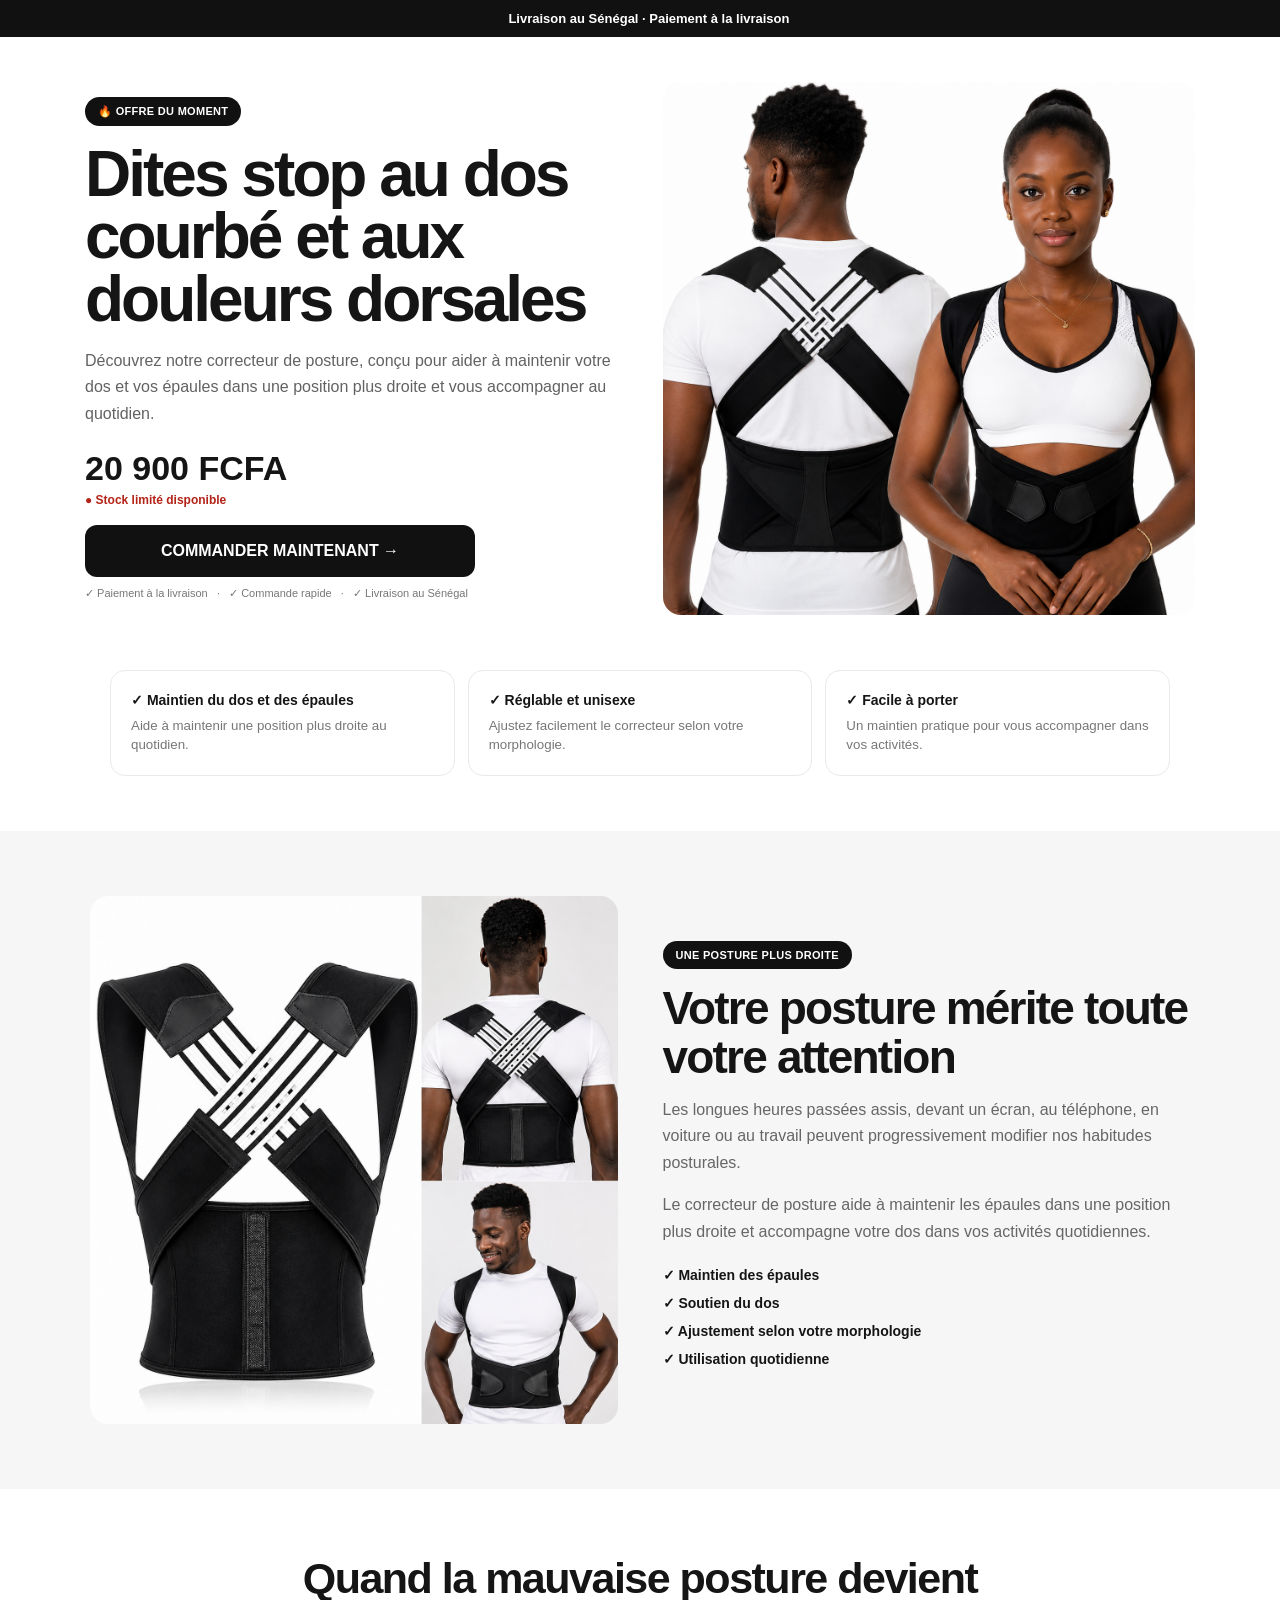
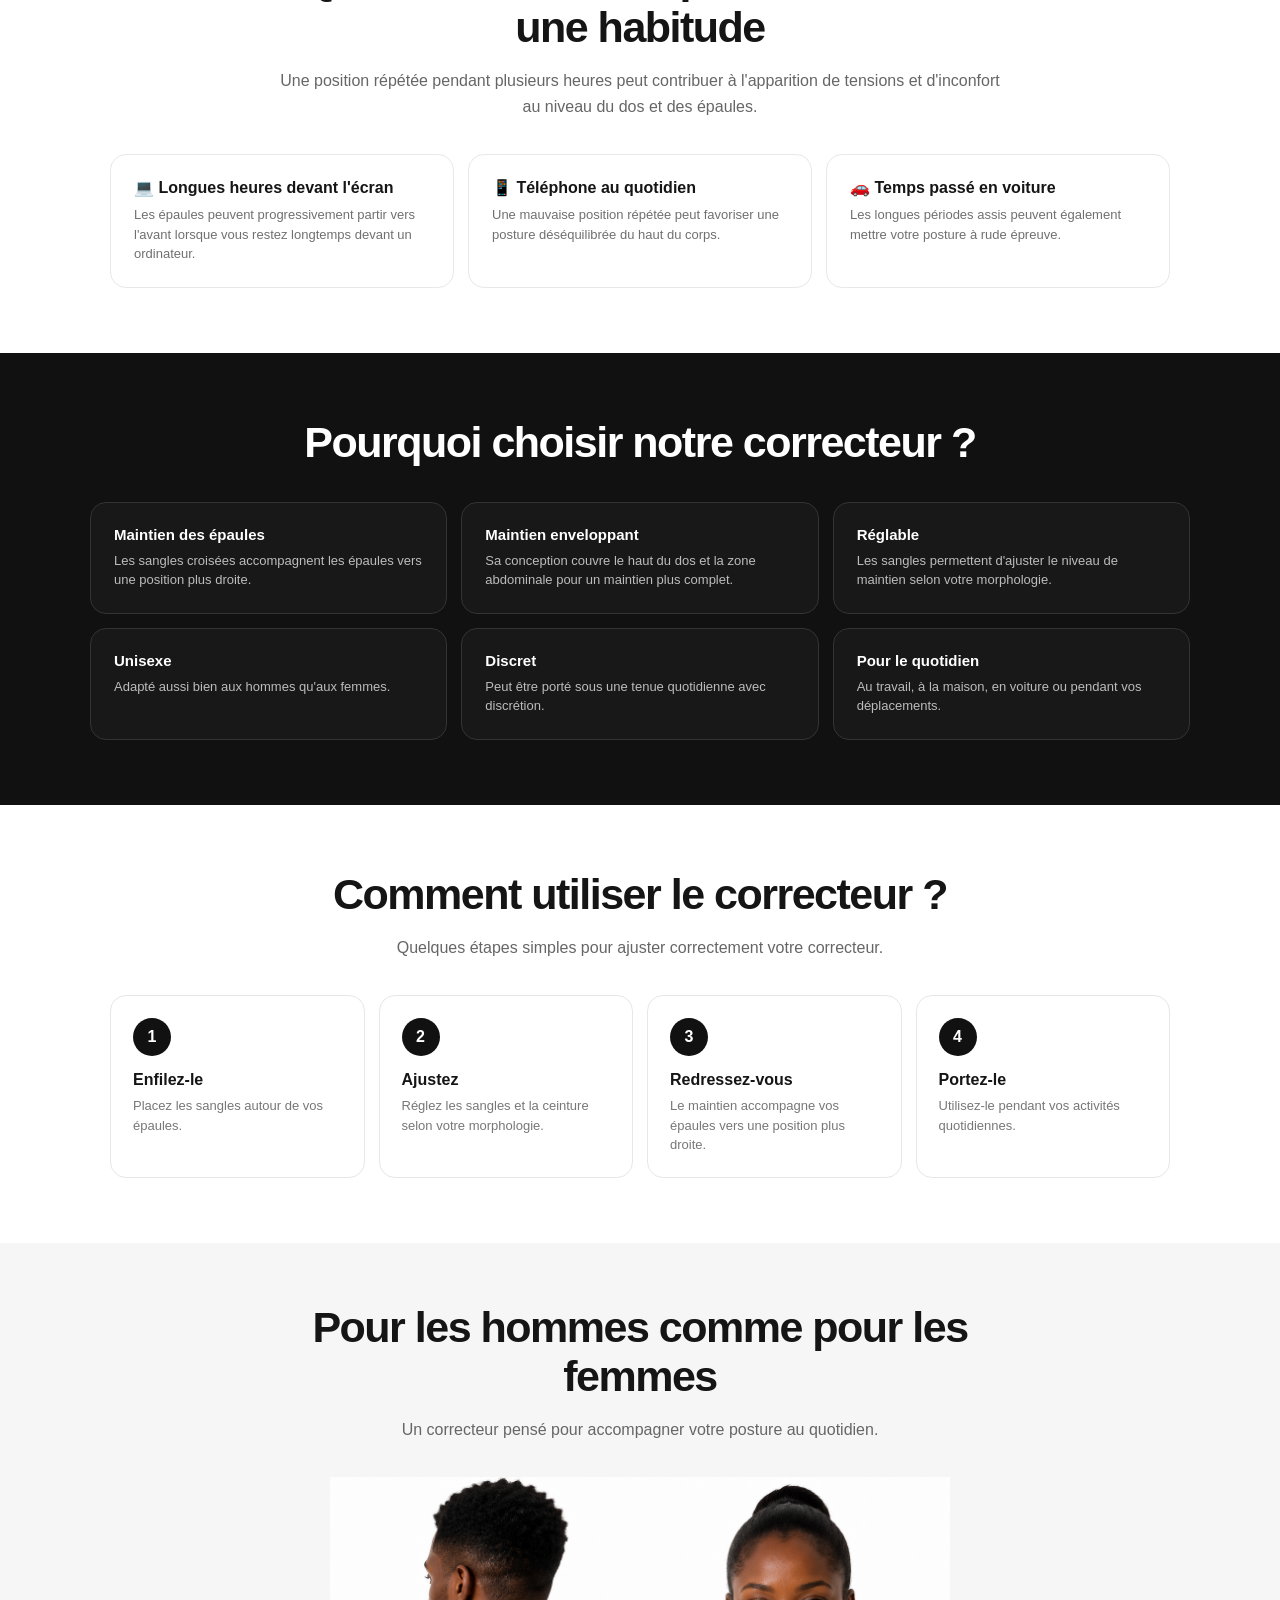
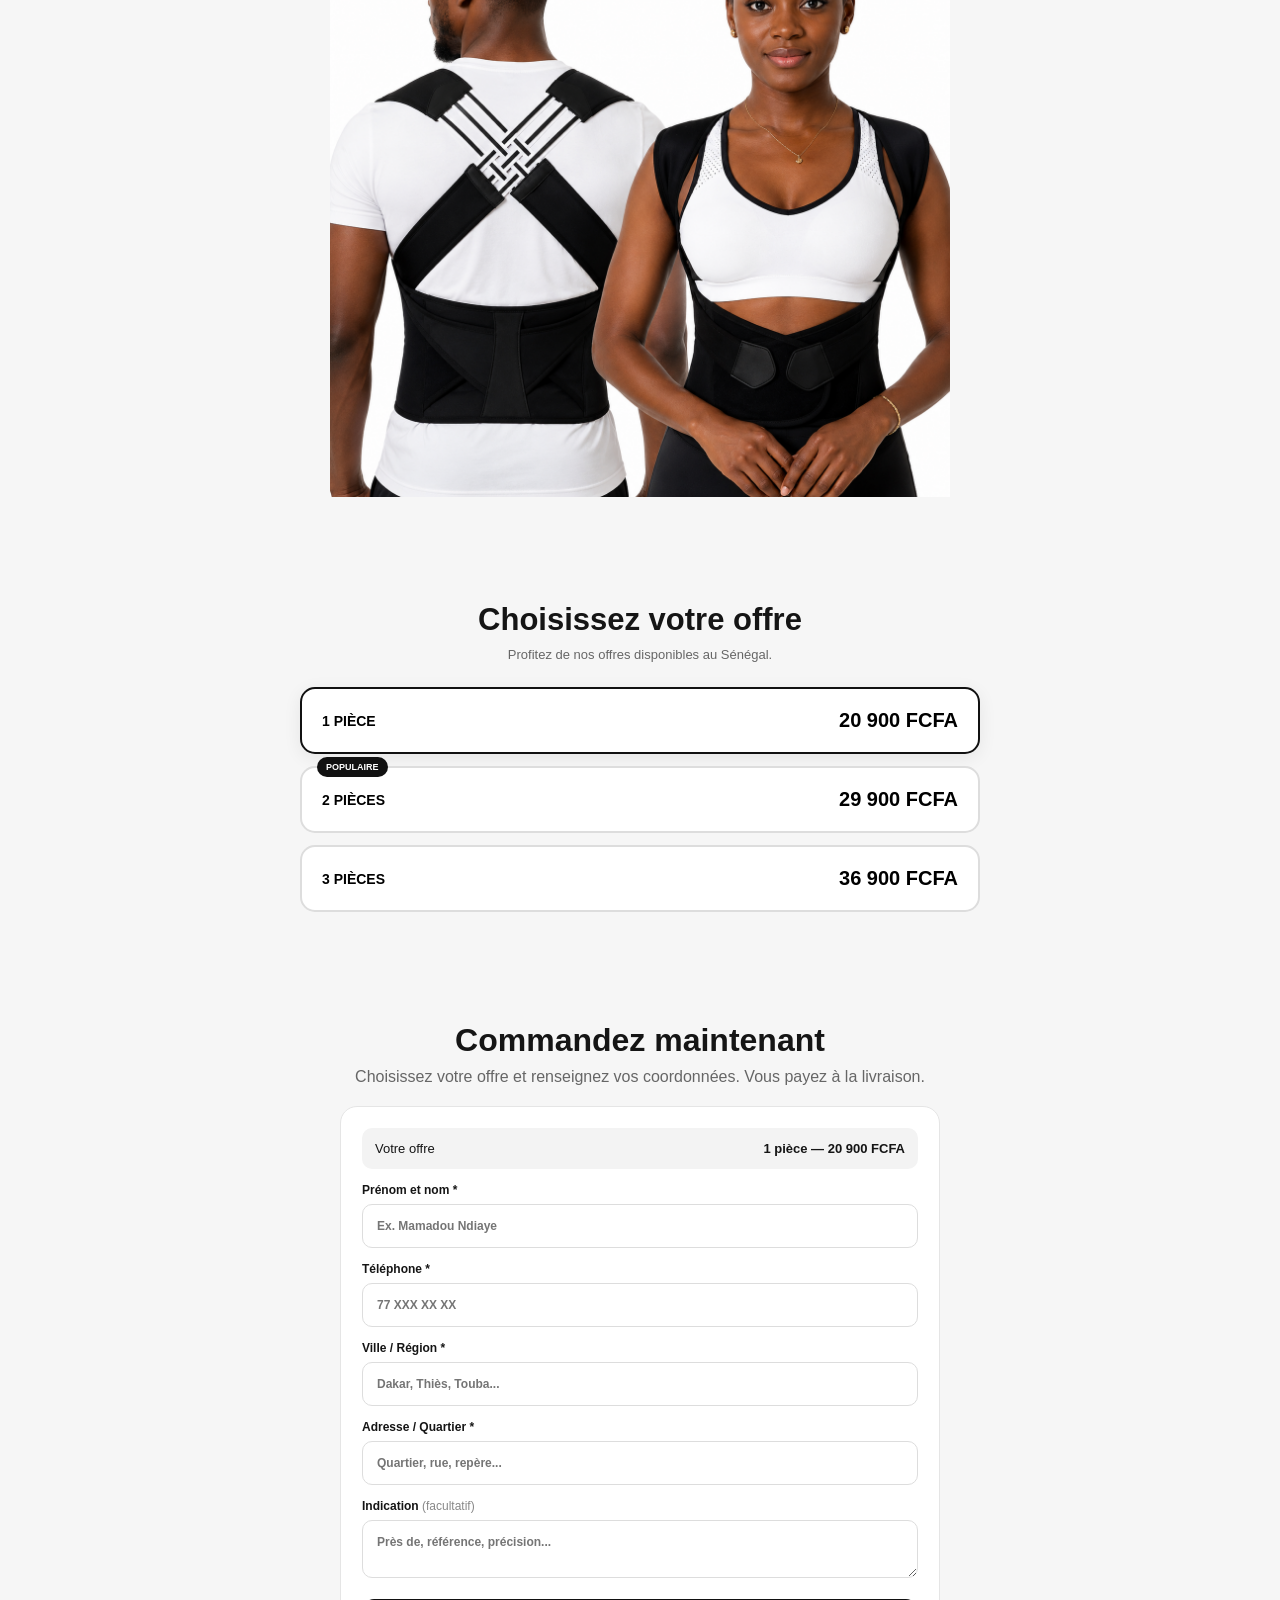
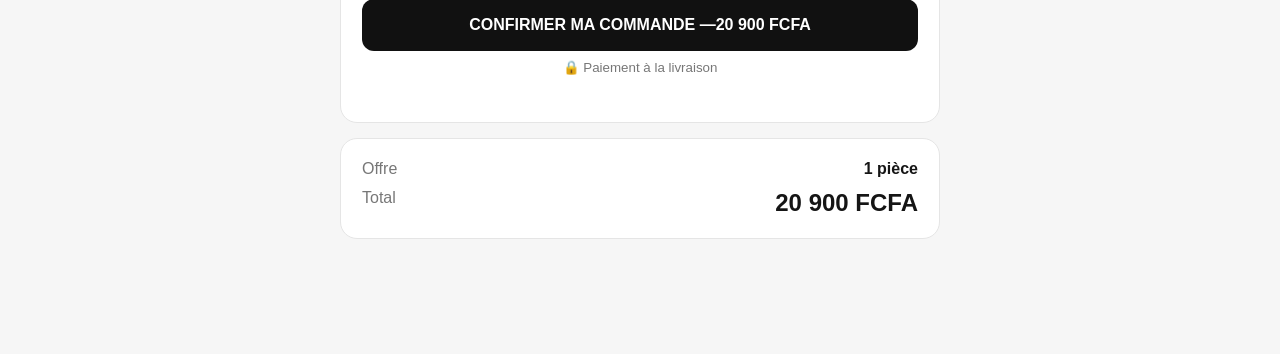
==== index.html @ 6beadb85 "Update and rename correcteur-posture.html to index.html" ====
<!doctype html>
<html lang="fr">
<head>
<meta charset="utf-8">
<meta name="viewport" content="width=device-width, initial-scale=1">
<meta name="theme-color" content="#111111">

<title>Correcteur de posture pour soulager les douleurs dorsales — Sénégal</title>

<style>
*{box-sizing:border-box}

html{
  scroll-behavior:smooth;
}

body{
  margin:0;
  font-family:Arial,Helvetica,sans-serif;
  color:#151515;
  background:#fff;
}

img{
  max-width:100%;
  display:block;
}

button,
input,
textarea{
  font:inherit;
}

.topbar{
  background:#111;
  color:#fff;
  text-align:center;
  padding:11px 15px;
  font-size:13px;
  font-weight:800;
}

.lp-flag{
  display:inline-block; width:1.1em; height:0.8em; vertical-align:-0.05em;
  background-image:url('https://flagcdn.com/w40/sn.png');
  background-size:cover; background-position:center; border-radius:2px;
}

.hero{
  max-width:1150px;
  margin:auto;
  padding:45px 20px 55px;
  display:grid;
  grid-template-columns:1fr 1fr;
  gap:45px;
  align-items:center;
}

.hero-copy{
  padding:10px 0;
}

.badge{
  display:inline-block;
  background:#111;
  color:#fff;
  border-radius:999px;
  padding:8px 13px;
  font-size:11px;
  font-weight:900;
  letter-spacing:.3px;
}

.hero h1{
  font-size:clamp(40px,5vw,64px);
  line-height:.98;
  letter-spacing:-3px;
  margin:17px 0;
}

.hero p{
  color:#626262;
  line-height:1.65;
  max-width:550px;
  font-size:16px;
}

.price{
  font-size:34px;
  font-weight:900;
  margin:22px 0 5px;
}

.stock{
  font-size:12px;
  font-weight:800;
  color:#b42318;
}

.cta,
.submit{
  display:flex;
  justify-content:center;
  align-items:center;
  background:#111;
  color:#fff;
  border:0;
  border-radius:12px;
  padding:17px 20px;
  font-weight:900;
  text-decoration:none;
  cursor:pointer;
  margin-top:18px;
  transition:.15s;
}

.cta{
  max-width:390px;
}

.cta:hover,
.submit:hover{
  transform:translateY(-1px);
  opacity:.93;
}

.trust{
  font-size:11px;
  color:#777;
  margin-top:10px;
}

.hero-image{
  display:flex;
  justify-content:center;
  align-items:center;
}

.hero-image img{
  width:100%;
  max-width:550px;
  max-height:560px;
  object-fit:contain;
  border-radius:18px;
}

/* BENEFITS */

.benefits{
  max-width:1100px;
  margin:auto;
  padding:0 20px 55px;
  display:grid;
  grid-template-columns:repeat(3,1fr);
  gap:13px;
}

.benefits div{
  border:1px solid #e9e9e9;
  border-radius:15px;
  padding:20px;
  background:#fff;
}

.benefits b{
  font-size:14px;
}

.benefits small{
  display:block;
  color:#777;
  line-height:1.5;
  margin-top:7px;
}

/* PRESENTATION */

.presentation{
  background:#f6f6f6;
  padding:65px 20px;
}

.presentation-inner{
  max-width:1100px;
  margin:auto;
  display:grid;
  grid-template-columns:1fr 1fr;
  gap:45px;
  align-items:center;
}

.presentation-image img{
  width:100%;
  border-radius:18px;
}

.presentation-copy .badge{
  background:#111;
}

.presentation-copy h2{
  font-size:clamp(31px,4vw,46px);
  line-height:1.05;
  letter-spacing:-1.8px;
  margin:15px 0;
}

.presentation-copy p{
  color:#666;
  line-height:1.65;
}

.presentation-copy ul{
  padding:0;
  margin:22px 0 0;
  list-style:none;
}

.presentation-copy li{
  margin:12px 0;
  font-weight:700;
  font-size:14px;
}

/* DOULEURS */

.problem{
  max-width:1100px;
  margin:auto;
  padding:65px 20px;
}

.section-title{
  text-align:center;
  max-width:720px;
  margin:0 auto 35px;
}

.section-title h2{
  font-size:clamp(30px,4vw,43px);
  letter-spacing:-1.5px;
  margin:0 0 12px;
}

.section-title p{
  color:#666;
  line-height:1.6;
}

.problem-grid{
  display:grid;
  grid-template-columns:repeat(3,1fr);
  gap:14px;
}

.problem-card{
  border:1px solid #e8e8e8;
  border-radius:16px;
  padding:23px;
}

.problem-card strong{
  display:block;
  font-size:16px;
  margin-bottom:8px;
}

.problem-card p{
  color:#707070;
  line-height:1.5;
  font-size:13px;
  margin:0;
}

/* FEATURES */

.features{
  background:#111;
  color:#fff;
  padding:65px 20px;
}

.features-inner{
  max-width:1100px;
  margin:auto;
}

.features h2{
  text-align:center;
  font-size:clamp(30px,4vw,43px);
  letter-spacing:-1.5px;
  margin:0 0 35px;
}

.feature-grid{
  display:grid;
  grid-template-columns:repeat(3,1fr);
  gap:14px;
}

.feature-card{
  border:1px solid #333;
  border-radius:16px;
  padding:23px;
  background:#181818;
}

.feature-card b{
  display:block;
  margin-bottom:8px;
  font-size:15px;
}

.feature-card p{
  color:#bcbcbc;
  line-height:1.5;
  font-size:13px;
  margin:0;
}

/* COMMENT */

.how{
  padding:65px 20px;
  max-width:1100px;
  margin:auto;
}

.steps{
  display:grid;
  grid-template-columns:repeat(4,1fr);
  gap:14px;
}

.step{
  border:1px solid #e7e7e7;
  border-radius:16px;
  padding:22px;
}

.step-number{
  width:38px;
  height:38px;
  border-radius:50%;
  background:#111;
  color:#fff;
  display:grid;
  place-items:center;
  font-weight:900;
  margin-bottom:15px;
}

.step b{
  display:block;
  margin-bottom:7px;
}

.step p{
  color:#777;
  font-size:13px;
  line-height:1.5;
  margin:0;
}

/* IMAGE SHOWCASE */

.showcase{
  background:#f6f6f6;
  padding:60px 20px;
}

.showcase-inner{
  max-width:1100px;
  margin:auto;
}

.showcase img{
  width:100%;
  max-height:620px;
  object-fit:contain;
  border-radius:18px;
}

/* OFFRES */

.offers{
  background:#f6f6f6;
  padding:45px 20px 60px;
}

.offers h2{
  text-align:center;
  font-size:31px;
  margin:0;
}

.offers-intro{
  text-align:center;
  color:#666;
  font-size:13px;
  margin:9px 0 22px;
}

.plans{
  max-width:680px;
  margin:25px auto 0;
  display:grid;
  gap:12px;
}

.plan{
  position:relative;
  width:100%;
  background:#fff;
  border:2px solid #ddd;
  border-radius:15px;
  padding:20px;
  display:flex;
  justify-content:space-between;
  align-items:center;
  cursor:pointer;
  font-size:14px;
  transition:.15s;
}

.plan:hover{
  border-color:#777;
}

.plan.selected{
  border-color:#111;
  box-shadow:0 4px 18px rgba(0,0,0,.07);
}

.plan span{
  position:absolute;
  top:-11px;
  left:15px;
  background:#111;
  color:#fff;
  border-radius:20px;
  padding:5px 9px;
  font-size:9px;
  font-weight:900;
}

.plan strong{
  font-size:20px;
}

/* ORDER */

.order{
  background:#f6f6f6;
  padding:50px 20px 100px;
}

.order h2{
  text-align:center;
  font-size:32px;
  margin:0;
}

.muted{
  text-align:center;
  color:#666;
  margin:9px 0 20px;
}

#orderForm,
.summary{
  max-width:600px;
  margin:15px auto;
  background:#fff;
  border:1px solid #e5e5e5;
  border-radius:17px;
  padding:21px;
}

.chosen{
  background:#f3f3f3;
  padding:13px;
  border-radius:10px;
  display:flex;
  justify-content:space-between;
  gap:15px;
  font-size:13px;
}

label{
  display:block;
  font-size:12px;
  font-weight:800;
  margin:14px 0;
}

label span{
  font-weight:400;
  color:#888;
}

input,
textarea{
  width:100%;
  padding:14px;
  margin-top:7px;
  border:1px solid #ddd;
  border-radius:10px;
  background:#fff;
}

input:focus,
textarea:focus{
  outline:2px solid #ddd;
  border-color:#111;
}

.error{
  display:block;
  color:#c0392b;
  font-size:10px;
  min-height:0;
  margin-top:4px;
}

.submit{
  width:100%;
}

.payment{
  display:block;
  text-align:center;
  color:#777;
  margin-top:9px;
}

.send-status{
  text-align:center;
  font-size:12px;
  font-weight:700;
  margin-top:10px;
  min-height:16px;
}

.summary{
  display:grid;
  gap:11px;
}

.summary div{
  display:flex;
  justify-content:space-between;
  gap:15px;
}

.summary span{
  color:#777;
}

.summary strong{
  font-size:24px;
}

.honeypot{
  position:absolute!important;
  left:-9999px!important;
  width:1px!important;
  height:1px!important;
  opacity:0!important;
}

/* STICKY */

.sticky{
  display:none;
}

/* MODAL */

.modal{
  display:none;
  position:fixed;
  inset:0;
  background:rgba(0,0,0,.62);
  align-items:center;
  justify-content:center;
  padding:18px;
  z-index:100;
}

.modal.show{
  display:flex;
}

.card{
  background:#fff;
  border-radius:19px;
  padding:30px;
  max-width:410px;
  width:100%;
  text-align:center;
}

.ok{
  margin:auto;
  width:56px;
  height:56px;
  border-radius:50%;
  background:#e8f7ed;
  color:#159447;
  display:grid;
  place-items:center;
  font-size:28px;
  font-weight:900;
}

.order-number{
  background:#f5f5f5;
  padding:11px;
  border-radius:9px;
}

/* MOBILE */

@media(max-width:760px){

  .hero{
    grid-template-columns:1fr;
    padding:25px 18px 40px;
    gap:20px;
  }

  .hero-image{
    order:-1;
  }

  .hero-image img{
    max-width:390px;
    max-height:380px;
  }

  .hero h1{
    font-size:43px;
    letter-spacing:-2px;
  }

  .benefits{
    grid-template-columns:1fr;
    padding:0 18px 40px;
  }

  .presentation-inner{
    grid-template-columns:1fr;
    gap:25px;
  }

  .presentation{
    padding:50px 18px;
  }

  .problem{
    padding:50px 18px;
  }

  .problem-grid{
    grid-template-columns:1fr;
  }

  .features{
    padding:50px 18px;
  }

  .feature-grid{
    grid-template-columns:1fr;
  }

  .how{
    padding:50px 18px;
  }

  .steps{
    grid-template-columns:1fr 1fr;
  }

  .showcase{
    padding:45px 18px;
  }

  .offers{
    padding:42px 18px 50px;
  }

  .order{
    padding:45px 18px 90px;
  }

  .sticky{
    display:flex;
    position:fixed;
    bottom:0;
    left:0;
    right:0;
    background:#fff;
    border-top:1px solid #ddd;
    padding:9px 12px;
    z-index:90;
    justify-content:space-between;
    align-items:center;
  }

  .sticky b{
    font-size:15px;
  }

  .sticky a{
    background:#111;
    color:#fff;
    padding:13px 18px;
    border-radius:10px;
    text-decoration:none;
    font-weight:900;
    font-size:12px;
  }

  .order{
    padding-bottom:85px;
  }
}

@media(max-width:480px){

  .steps{
    grid-template-columns:1fr;
  }

  .plan{
    padding:18px 15px;
  }

  .plan strong{
    font-size:17px;
  }

}
</style>

<!-- Meta Pixel Code -->
<!-- ⚠️ À VÉRIFIER : ID repris du produit précédent, remplace-le par le
     Pixel/compte Meta de CE produit s'il est différent. -->
<script>
!function(f,b,e,v,n,t,s)
{if(f.fbq)return;n=f.fbq=function(){n.callMethod?
n.callMethod.apply(n,arguments):n.queue.push(arguments)};
if(!f._fbq)f._fbq=n;n.push=n;n.loaded=!0;n.version='2.0';
n.queue=[];t=b.createElement(e);t.async=!0;
t.src=v;s=b.getElementsByTagName(e)[0];
s.parentNode.insertBefore(t,s)}(window, document,'script',
'https://connect.facebook.net/en_US/fbevents.js');

fbq('init', '1963733684341871');
fbq('track', 'PageView');
</script>

<noscript>
<img height="1" width="1" style="display:none"
src="https://www.facebook.com/tr?id=1963733684341871&ev=PageView&noscript=1"/>
</noscript>
<!-- End Meta Pixel Code -->

</head>

<body>

<div class="topbar">
  <span class="lp-flag" role="img" aria-label="Sénégal"></span> Livraison au Sénégal · Paiement à la livraison
</div>

<main>

<!-- =========================
     HERO
========================= -->

<section class="hero">

  <div class="hero-copy">

    <span class="badge">
      🔥 OFFRE DU MOMENT
    </span>

    <h1>
      Dites stop au dos courbé et aux douleurs dorsales
    </h1>

    <p>
      Découvrez notre correcteur de posture, conçu pour aider à maintenir
      votre dos et vos épaules dans une position plus droite et vous
      accompagner au quotidien.
    </p>

    <div class="price" id="heroPrice">
      20 900 FCFA
    </div>

    <div class="stock">
      ● Stock limité disponible
    </div>

    <a class="cta" href="#commande">
      COMMANDER MAINTENANT →
    </a>

    <div class="trust">
      ✓ Paiement à la livraison &nbsp; · &nbsp;
      ✓ Commande rapide &nbsp; · &nbsp;
      ✓ Livraison au Sénégal
    </div>

  </div>

  <div class="hero-image">

    <img
      src="correcteur-posture-homme-femme-senegal.png"
      alt="Correcteur de posture noir, porté par un homme"
    >

  </div>

</section>


<!-- =========================
     BENEFITS
========================= -->

<section class="benefits">

  <div>
    <b>✓ Maintien du dos et des épaules</b>
    <small>
      Aide à maintenir une position plus droite au quotidien.
    </small>
  </div>

  <div>
    <b>✓ Réglable et unisexe</b>
    <small>
      Ajustez facilement le correcteur selon votre morphologie.
    </small>
  </div>

  <div>
    <b>✓ Facile à porter</b>
    <small>
      Un maintien pratique pour vous accompagner dans vos activités.
    </small>
  </div>

</section>


<!-- =========================
     PRESENTATION
========================= -->

<section class="presentation">

  <div class="presentation-inner">

    <div class="presentation-image">

      <img
        src="correcteur-posture-produit.png"
        alt="Femme portant un correcteur de posture"
      >

    </div>

    <div class="presentation-copy">

      <span class="badge">
        UNE POSTURE PLUS DROITE
      </span>

      <h2>
        Votre posture mérite toute votre attention
      </h2>

      <p>
        Les longues heures passées assis, devant un écran, au téléphone,
        en voiture ou au travail peuvent progressivement modifier nos
        habitudes posturales.
      </p>

      <p>
        Le correcteur de posture aide à maintenir les épaules dans une
        position plus droite et accompagne votre dos dans vos activités
        quotidiennes.
      </p>

      <ul>
        <li>✓ Maintien des épaules</li>
        <li>✓ Soutien du dos</li>
        <li>✓ Ajustement selon votre morphologie</li>
        <li>✓ Utilisation quotidienne</li>
      </ul>

    </div>

  </div>

</section>


<!-- =========================
     PROBLEME
========================= -->

<section class="problem">

  <div class="section-title">

    <h2>
      Quand la mauvaise posture devient une habitude
    </h2>

    <p>
      Une position répétée pendant plusieurs heures peut contribuer à
      l'apparition de tensions et d'inconfort au niveau du dos et des
      épaules.
    </p>

  </div>

  <div class="problem-grid">

    <div class="problem-card">

      <strong>
        💻 Longues heures devant l'écran
      </strong>

      <p>
        Les épaules peuvent progressivement partir vers l'avant lorsque
        vous restez longtemps devant un ordinateur.
      </p>

    </div>

    <div class="problem-card">

      <strong>
        📱 Téléphone au quotidien
      </strong>

      <p>
        Une mauvaise position répétée peut favoriser une posture
        déséquilibrée du haut du corps.
      </p>

    </div>

    <div class="problem-card">

      <strong>
        🚗 Temps passé en voiture
      </strong>

      <p>
        Les longues périodes assis peuvent également mettre votre posture
        à rude épreuve.
      </p>

    </div>

  </div>

</section>


<!-- =========================
     FEATURES
========================= -->

<section class="features">

  <div class="features-inner">

    <h2>
      Pourquoi choisir notre correcteur ?
    </h2>

    <div class="feature-grid">

      <div class="feature-card">

        <b>Maintien des épaules</b>

        <p>
          Les sangles croisées accompagnent les épaules vers une position
          plus droite.
        </p>

      </div>

      <div class="feature-card">

        <b>Maintien enveloppant</b>

        <p>
          Sa conception couvre le haut du dos et la zone abdominale pour
          un maintien plus complet.
        </p>

      </div>

      <div class="feature-card">

        <b>Réglable</b>

        <p>
          Les sangles permettent d'ajuster le niveau de maintien selon
          votre morphologie.
        </p>

      </div>

      <div class="feature-card">

        <b>Unisexe</b>

        <p>
          Adapté aussi bien aux hommes qu'aux femmes.
        </p>

      </div>

      <div class="feature-card">

        <b>Discret</b>

        <p>
          Peut être porté sous une tenue quotidienne avec discrétion.
        </p>

      </div>

      <div class="feature-card">

        <b>Pour le quotidien</b>

        <p>
          Au travail, à la maison, en voiture ou pendant vos déplacements.
        </p>

      </div>

    </div>

  </div>

</section>


<!-- =========================
     COMMENT CA MARCHE
========================= -->

<section class="how">

  <div class="section-title">

    <h2>
      Comment utiliser le correcteur ?
    </h2>

    <p>
      Quelques étapes simples pour ajuster correctement votre correcteur.
    </p>

  </div>

  <div class="steps">

    <div class="step">

      <div class="step-number">1</div>

      <b>Enfilez-le</b>

      <p>
        Placez les sangles autour de vos épaules.
      </p>

    </div>

    <div class="step">

      <div class="step-number">2</div>

      <b>Ajustez</b>

      <p>
        Réglez les sangles et la ceinture selon votre morphologie.
      </p>

    </div>

    <div class="step">

      <div class="step-number">3</div>

      <b>Redressez-vous</b>

      <p>
        Le maintien accompagne vos épaules vers une position plus droite.
      </p>

    </div>

    <div class="step">

      <div class="step-number">4</div>

      <b>Portez-le</b>

      <p>
        Utilisez-le pendant vos activités quotidiennes.
      </p>

    </div>

  </div>

</section>


<!-- =========================
     HOMME + FEMME
========================= -->

<section class="showcase">

  <div class="showcase-inner">

    <div class="section-title">

      <h2>
        Pour les hommes comme pour les femmes
      </h2>

      <p>
        Un correcteur pensé pour accompagner votre posture au quotidien.
      </p>

    </div>

    <img
      src="correcteur-posture-homme-femme-senegal.png"
      alt="Homme et femme portant le correcteur de posture"
    >

  </div>

</section>


<!-- =========================
     OFFRES
========================= -->

<section class="offers">

  <h2>
    Choisissez votre offre
  </h2>

  <p class="offers-intro">
    Profitez de nos offres disponibles au Sénégal.
  </p>

  <div class="plans">

    <button
      class="plan selected"
      type="button"
      data-qty="1"
    >
      <b>1 PIÈCE</b>
      <strong>20 900 FCFA</strong>
    </button>

    <button
      class="plan popular"
      type="button"
      data-qty="2"
    >
      <span>POPULAIRE</span>
      <b>2 PIÈCES</b>
      <strong>29 900 FCFA</strong>
    </button>

    <button
      class="plan"
      type="button"
      data-qty="3"
    >
      <b>3 PIÈCES</b>
      <strong>36 900 FCFA</strong>
    </button>

  </div>

</section>


<!-- =========================
     COMMANDE
========================= -->

<section class="order" id="commande">

  <h2>
    Commandez maintenant
  </h2>

  <p class="muted">
    Choisissez votre offre et renseignez vos coordonnées.
    Vous payez à la livraison.
  </p>

  <form id="orderForm" novalidate>

    <input
      class="honeypot"
      type="text"
      id="website"
      autocomplete="off"
      tabindex="-1"
      aria-hidden="true"
    >

    <div class="chosen">

      <span>
        Votre offre
      </span>

      <b id="selectedOffer">
        1 pièce — 20 900 FCFA
      </b>

    </div>


    <label>
      Prénom et nom *

      <input
        id="name"
        autocomplete="name"
        placeholder="Ex. Mamadou Ndiaye"
        required
      >

      <small class="error"></small>

    </label>


    <label>
      Téléphone *

      <input
        id="phone"
        autocomplete="tel"
        inputmode="tel"
        placeholder="77 XXX XX XX"
        required
      >

      <small class="error"></small>

    </label>


    <label>
      Ville / Région *

      <input
        id="city"
        autocomplete="address-level2"
        placeholder="Dakar, Thiès, Touba..."
        required
      >

      <small class="error"></small>

    </label>


    <label>
      Adresse / Quartier *

      <input
        id="address"
        autocomplete="street-address"
        placeholder="Quartier, rue, repère..."
        required
      >

      <small class="error"></small>

    </label>


    <label>
      Indication
      <span>(facultatif)</span>

      <textarea
        id="note"
        rows="2"
        placeholder="Près de, référence, précision..."
      ></textarea>

    </label>


    <button
      class="submit"
      type="submit"
    >
      CONFIRMER MA COMMANDE —
      <span id="submitPrice">20 900 FCFA</span>
    </button>

    <small class="payment">
      🔒 Paiement à la livraison
    </small>

    <div
      id="sendStatus"
      class="send-status"
      aria-live="polite"
    ></div>

  </form>


  <div class="summary">

    <div>
      <span>Offre</span>
      <b id="summaryQty">1 pièce</b>
    </div>

    <div>
      <span>Total</span>
      <strong id="totalPrice">20 900 FCFA</strong>
    </div>

  </div>

</section>

</main>


<!-- =========================
     STICKY MOBILE
========================= -->

<div class="sticky">

  <b id="stickyPrice">
    20 900 FCFA
  </b>

  <a href="#commande">
    COMMANDER
  </a>

</div>


<!-- =========================
     MODAL
========================= -->

<div
  class="modal"
  id="successModal"
  role="dialog"
  aria-modal="true"
>

  <div class="card">

    <div class="ok">
      ✓
    </div>

    <h2>
      Commande reçue !
    </h2>

    <p>
      Merci <b id="customerName"></b>.
    </p>

    <p>
      Votre commande a été transmise.
    </p>

    <p class="order-number">
      Référence :
      <b id="orderId"></b>
    </p>

    <p>
      Total :
      <b id="confirmedTotal"></b>
    </p>

    <button
      class="submit"
      id="closeModal"
      type="button"
    >
      FERMER
    </button>

  </div>

</div>


<!-- =========================
     SELECTION DES OFFRES
========================= -->

<script>

document.addEventListener("DOMContentLoaded", function(){

  const offers = {
    1: "20 900 FCFA",
    2: "29 900 FCFA",
    3: "36 900 FCFA"
  };

  const plans =
    document.querySelectorAll(".plan");

  const selectedOffer =
    document.getElementById("selectedOffer");

  const submitPrice =
    document.getElementById("submitPrice");

  const totalPrice =
    document.getElementById("totalPrice");

  const stickyPrice =
    document.getElementById("stickyPrice");

  const heroPrice =
    document.getElementById("heroPrice");

  const summaryQty =
    document.getElementById("summaryQty");


  function selectOffer(qty){

    const price = offers[qty];

    plans.forEach(function(plan){

      plan.classList.toggle(
        "selected",
        Number(plan.dataset.qty) === qty
      );

    });


    selectedOffer.textContent =
      `${qty} pièce${qty > 1 ? "s" : ""} — ${price}`;

    submitPrice.textContent = price;

    totalPrice.textContent = price;

    stickyPrice.textContent = price;

    heroPrice.textContent = price;

    summaryQty.textContent =
      `${qty} pièce${qty > 1 ? "s" : ""}`;

  }


  plans.forEach(function(plan){

    plan.addEventListener("click", function(){

      selectOffer(
        Number(plan.dataset.qty)
      );

    });

  });


  selectOffer(1);

});

</script>


<!--
IMPORTANT :
Ton script.js existant reste chargé ici.
Il contient la logique d'envoi/traitement des commandes.
-->

<script src="script.js"></script>

</body>
</html>
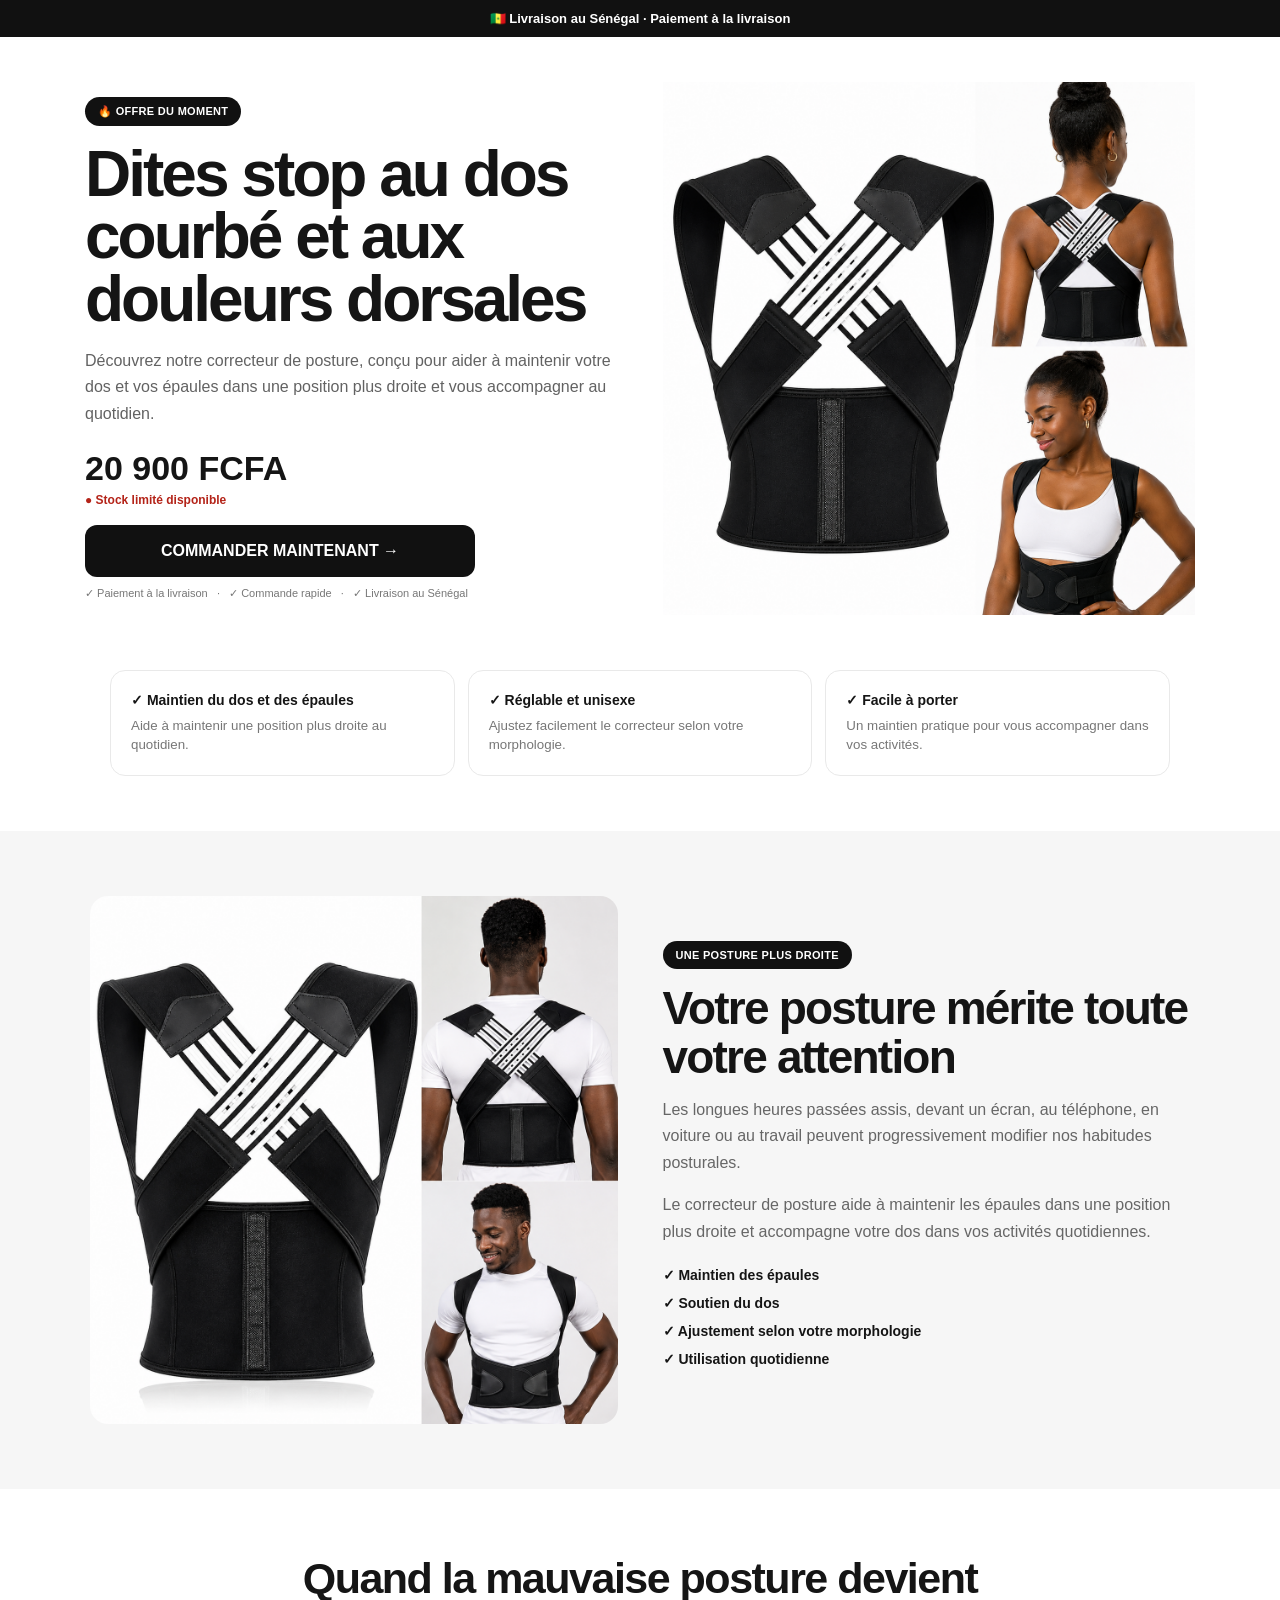
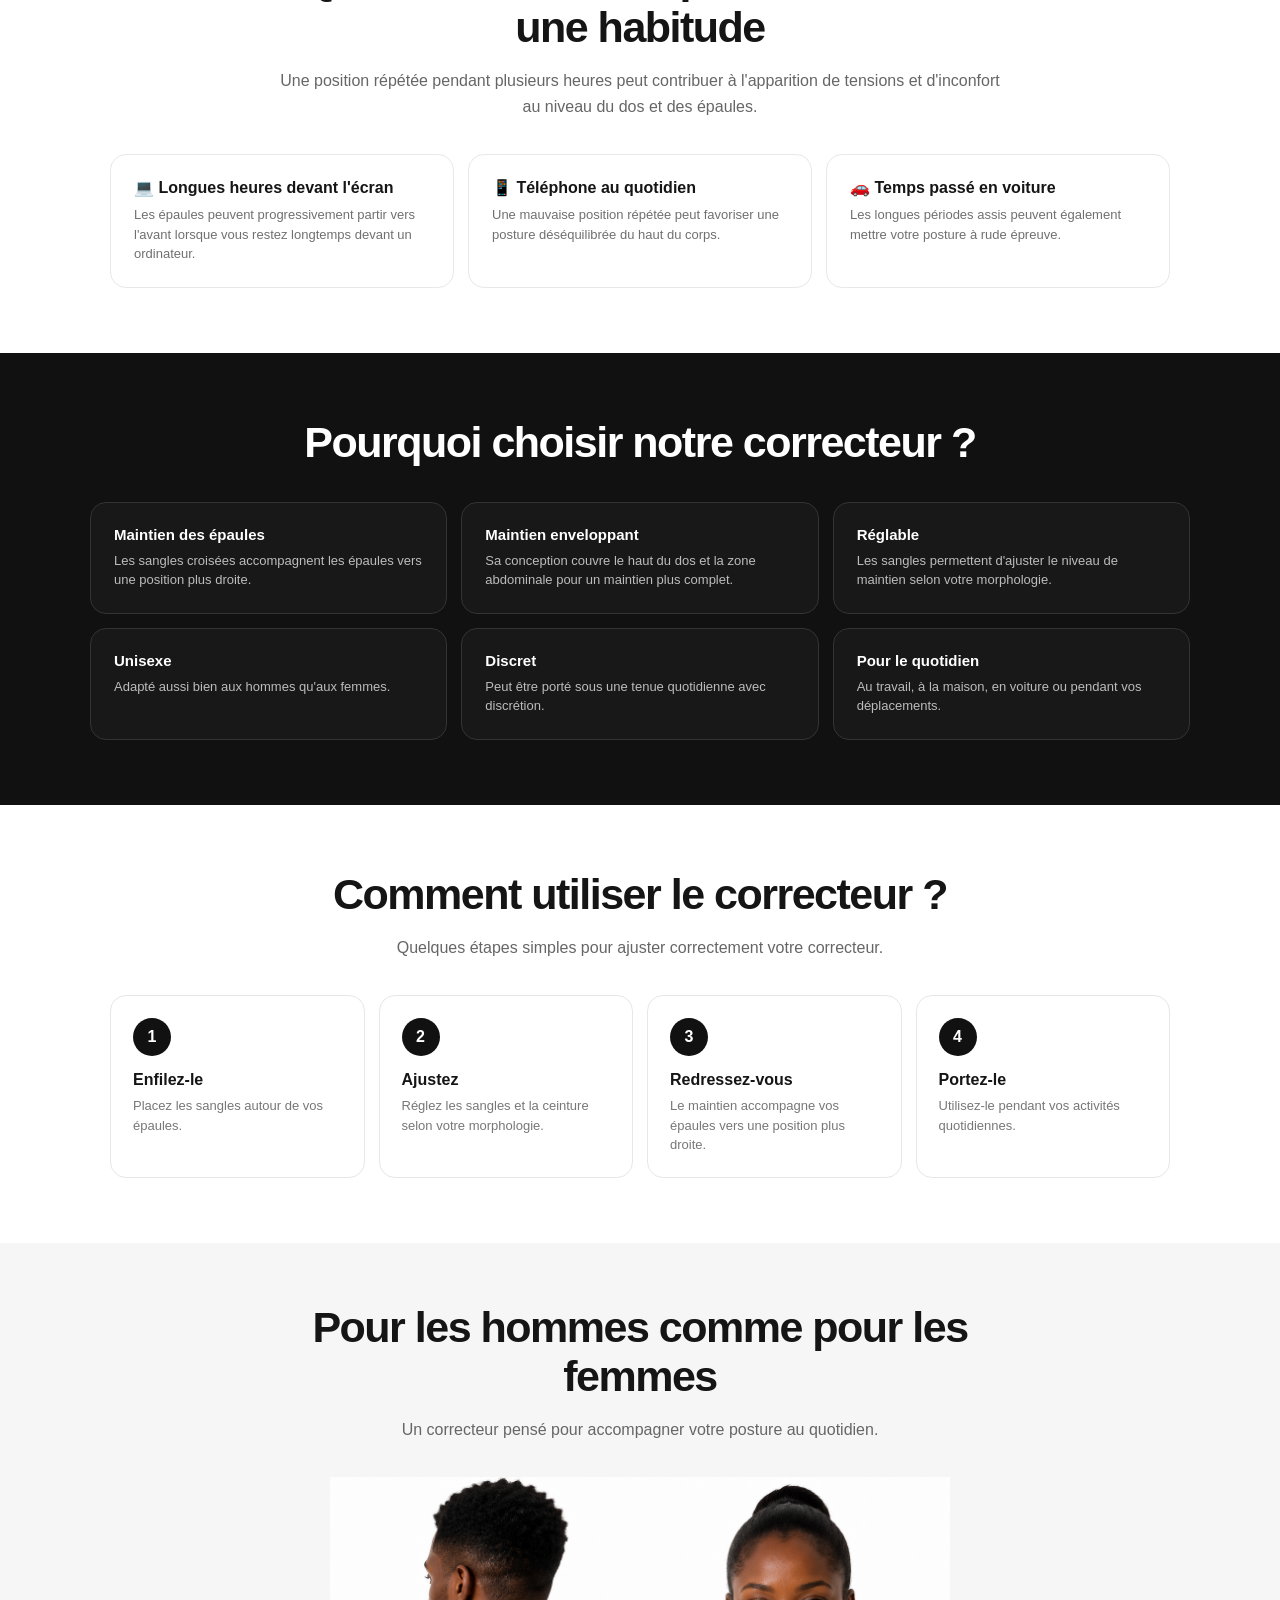
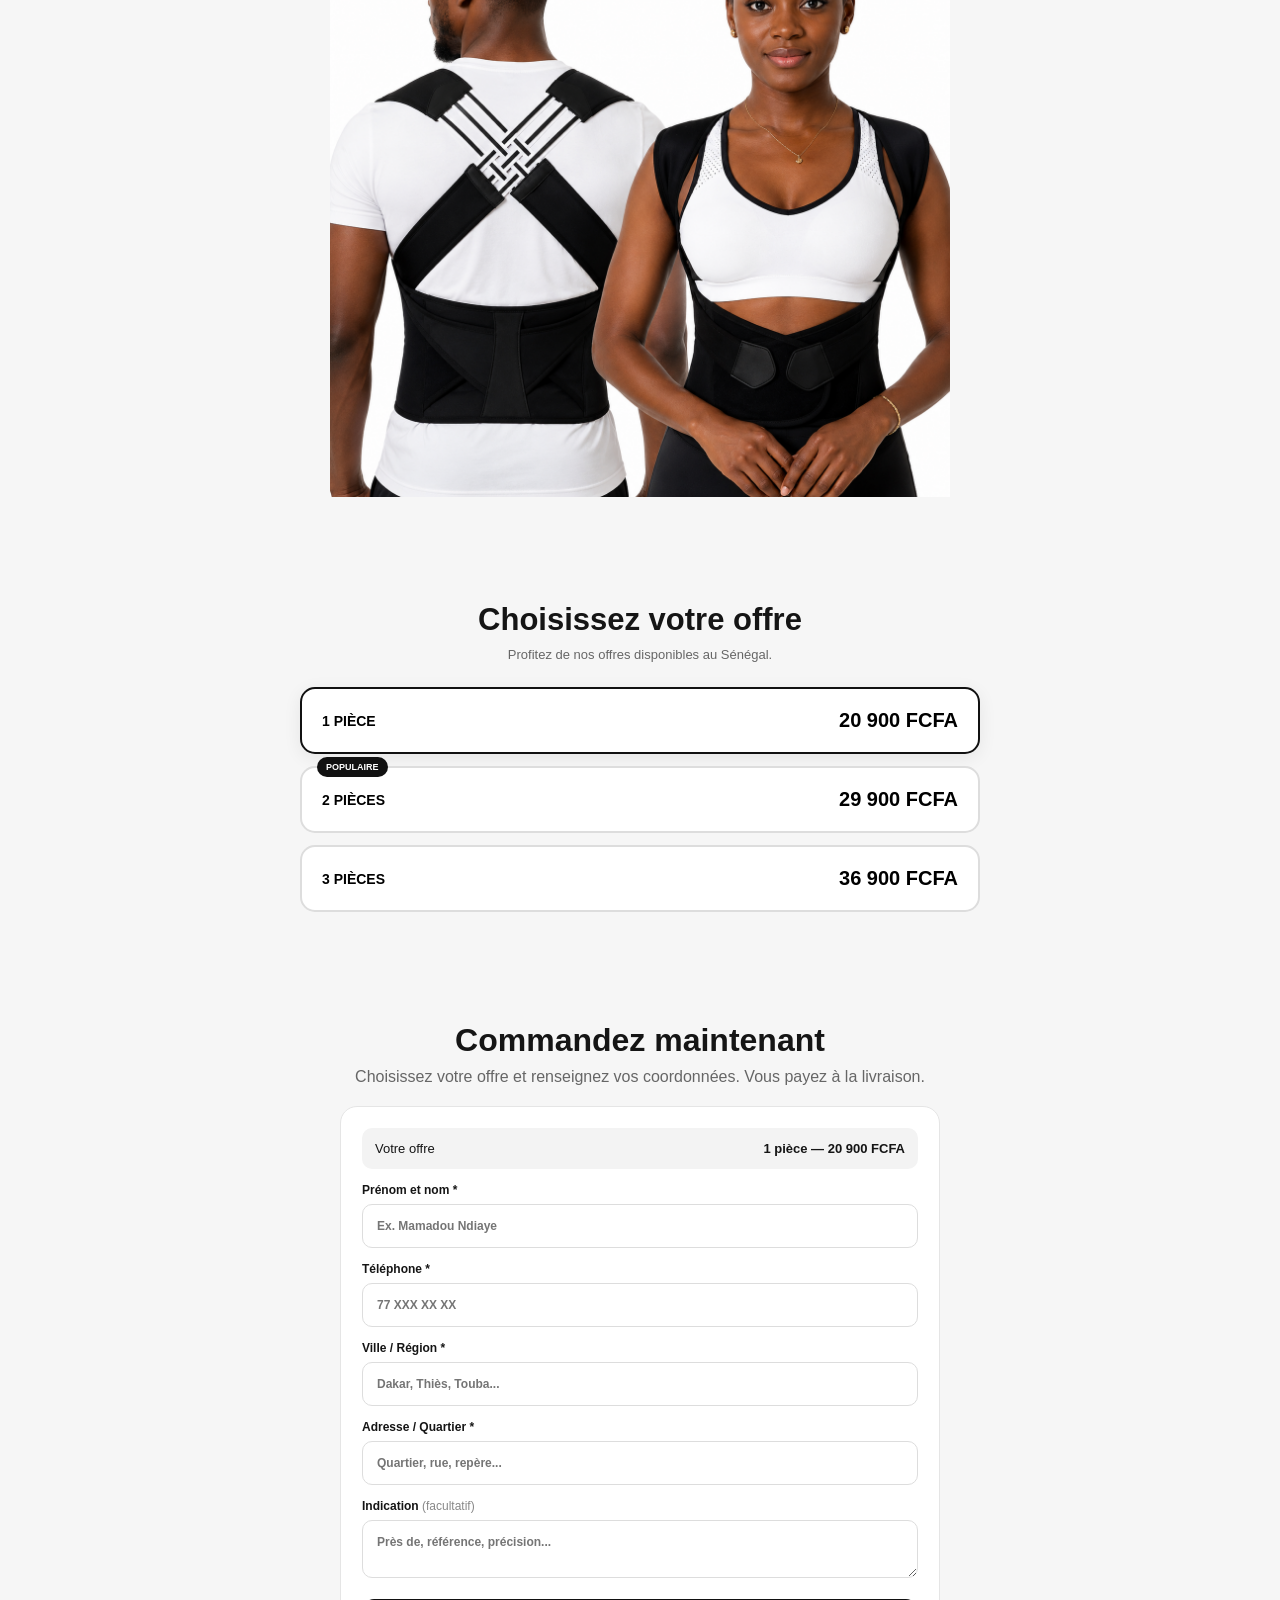
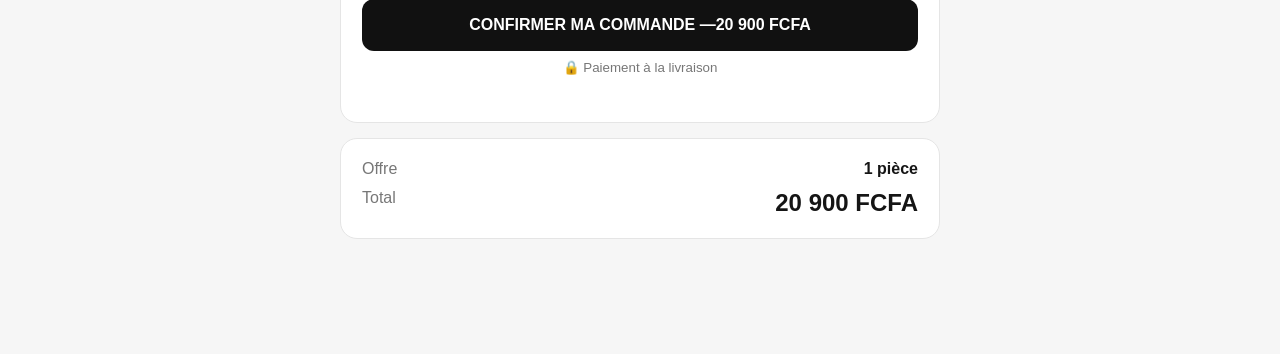
==== commit cee2fd21: "Refactor index.html for localization and accessibility Removed flag styling and updated text to use " ====
--- a/index.html
+++ b/index.html
@@ -39,12 +39,6 @@
   padding:11px 15px;
   font-size:13px;
   font-weight:800;
-}
-
-.lp-flag{
-  display:inline-block; width:1.1em; height:0.8em; vertical-align:-0.05em;
-  background-image:url('https://flagcdn.com/w40/sn.png');
-  background-size:cover; background-position:center; border-radius:2px;
 }
 
 .hero{
@@ -142,7 +136,6 @@
   max-width:550px;
   max-height:560px;
   object-fit:contain;
-  border-radius:18px;
 }
 
 /* BENEFITS */
@@ -746,8 +739,6 @@
 </style>
 
 <!-- Meta Pixel Code -->
-<!-- ⚠️ À VÉRIFIER : ID repris du produit précédent, remplace-le par le
-     Pixel/compte Meta de CE produit s'il est différent. -->
 <script>
 !function(f,b,e,v,n,t,s)
 {if(f.fbq)return;n=f.fbq=function(){n.callMethod?
@@ -773,7 +764,7 @@
 <body>
 
 <div class="topbar">
-  <span class="lp-flag" role="img" aria-label="Sénégal"></span> Livraison au Sénégal · Paiement à la livraison
+  🇸🇳 Livraison au Sénégal · Paiement à la livraison
 </div>
 
 <main>
@@ -823,8 +814,8 @@
   <div class="hero-image">
 
     <img
-      src="correcteur-posture-homme-femme-senegal.png"
-      alt="Correcteur de posture noir, porté par un homme"
+      src="correcteur-posture-femme-senegalaise.png"
+      alt="Correcteur de posture noir"
     >
 
   </div>
@@ -874,7 +865,7 @@
 
       <img
         src="correcteur-posture-produit.png"
-        alt="Femme portant un correcteur de posture"
+        alt="Femme sénégalaise portant un correcteur de posture"
       >
 
     </div>
@@ -1160,7 +1151,7 @@
 
     <img
       src="correcteur-posture-homme-femme-senegal.png"
-      alt="Homme et femme portant le correcteur de posture"
+      alt="Homme et femme sénégalais portant le correcteur de posture"
     >
 
   </div>
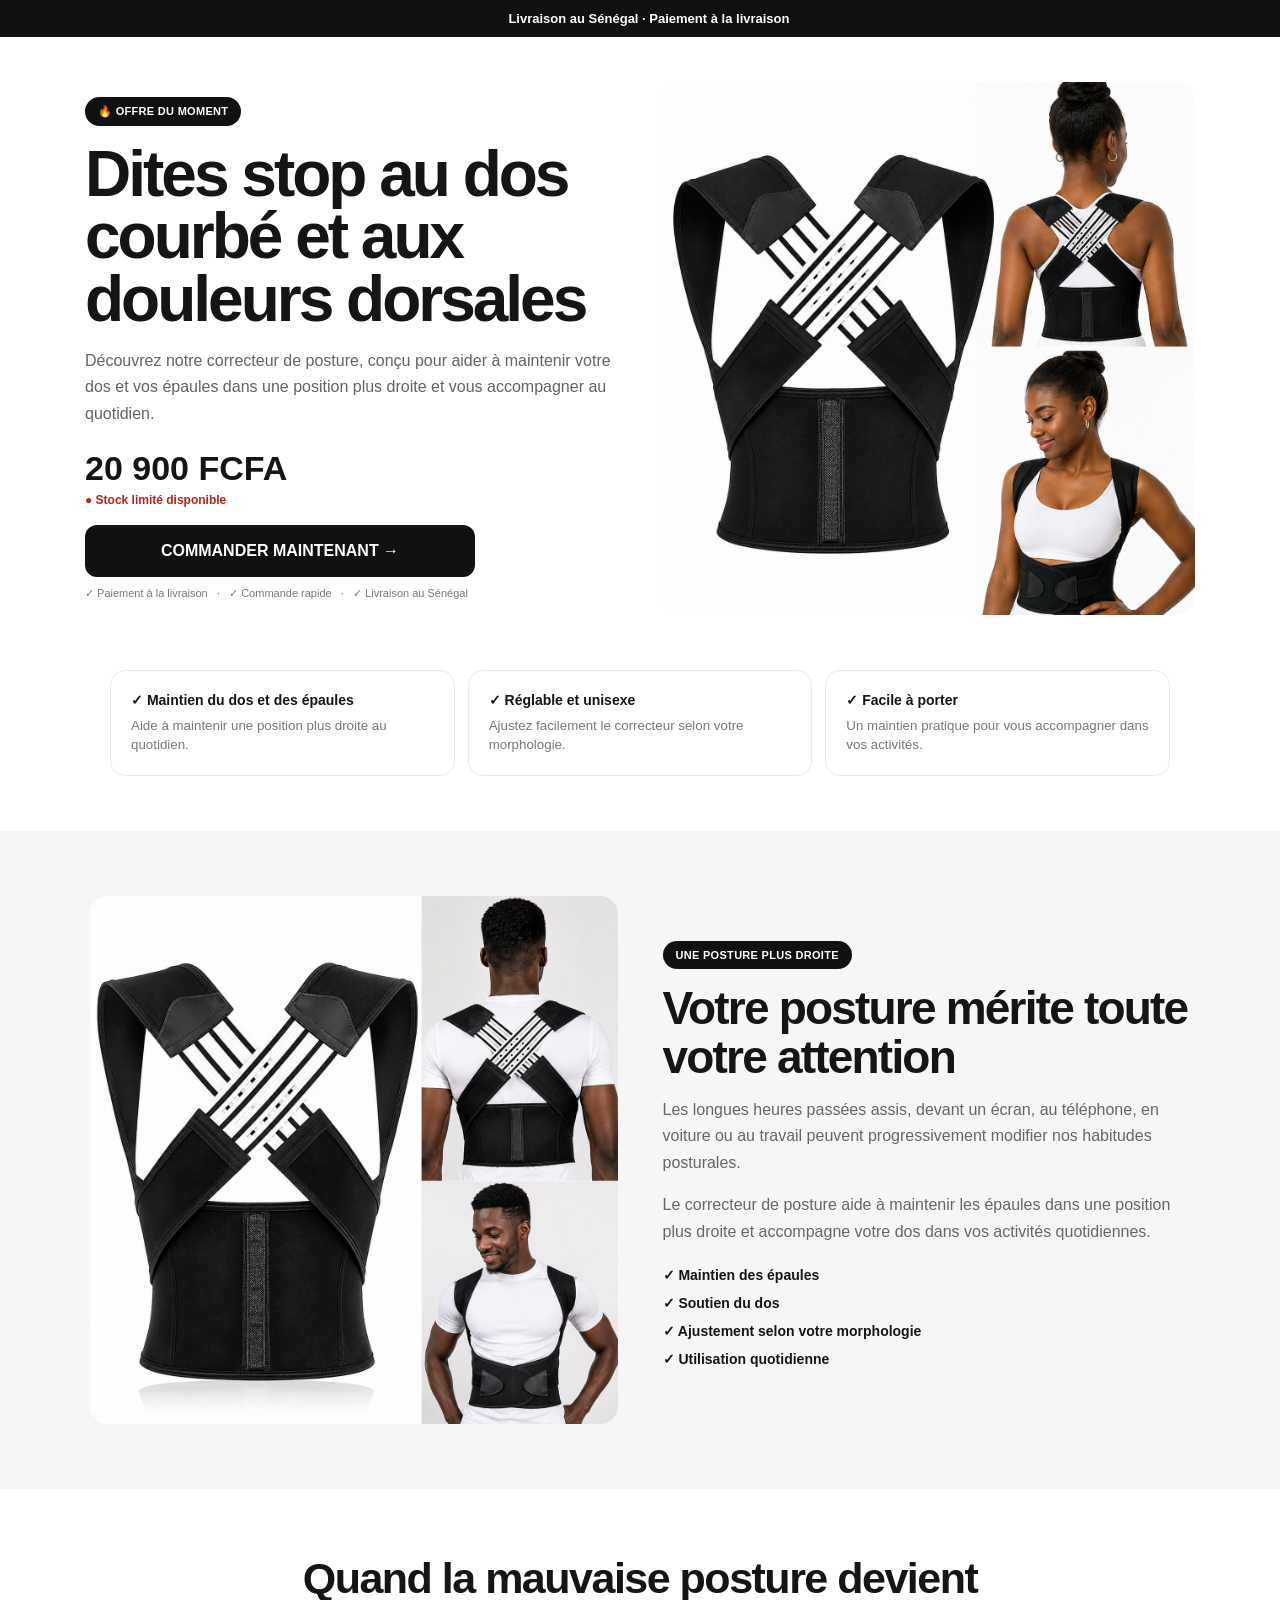
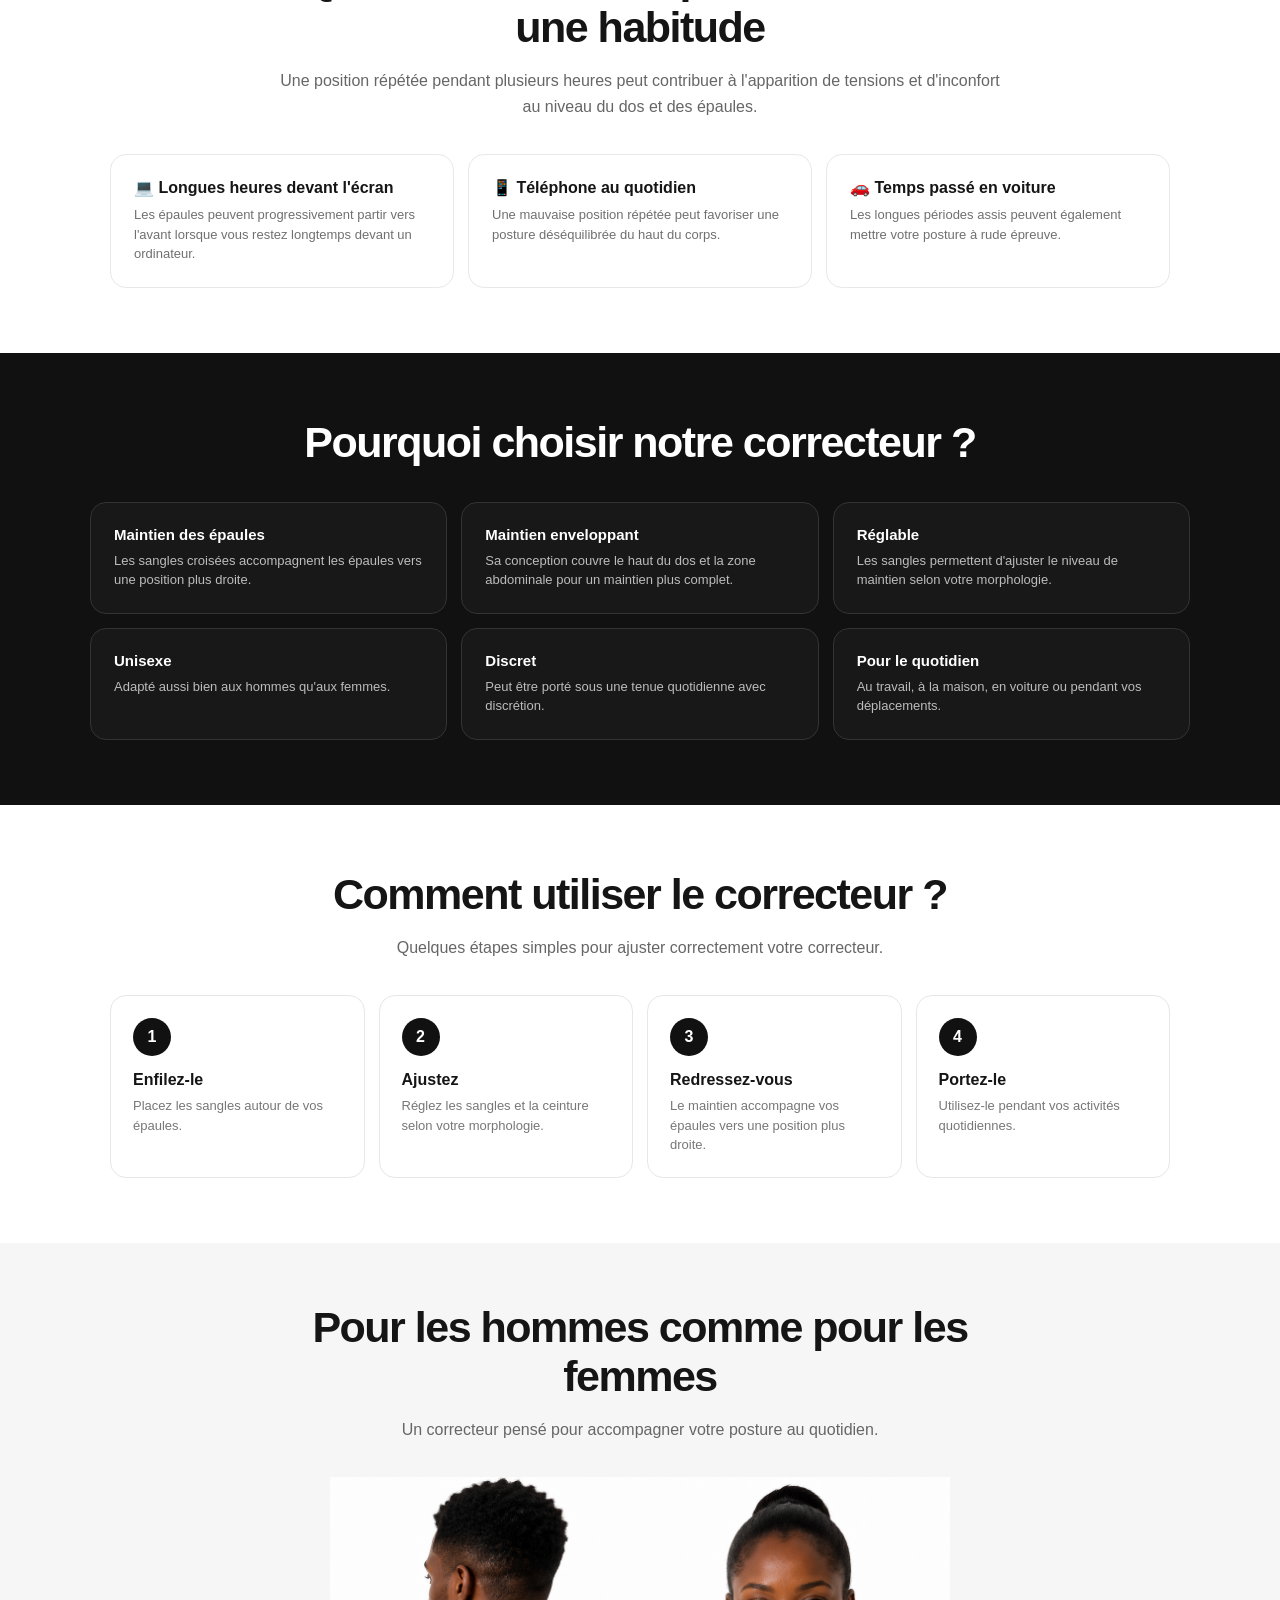
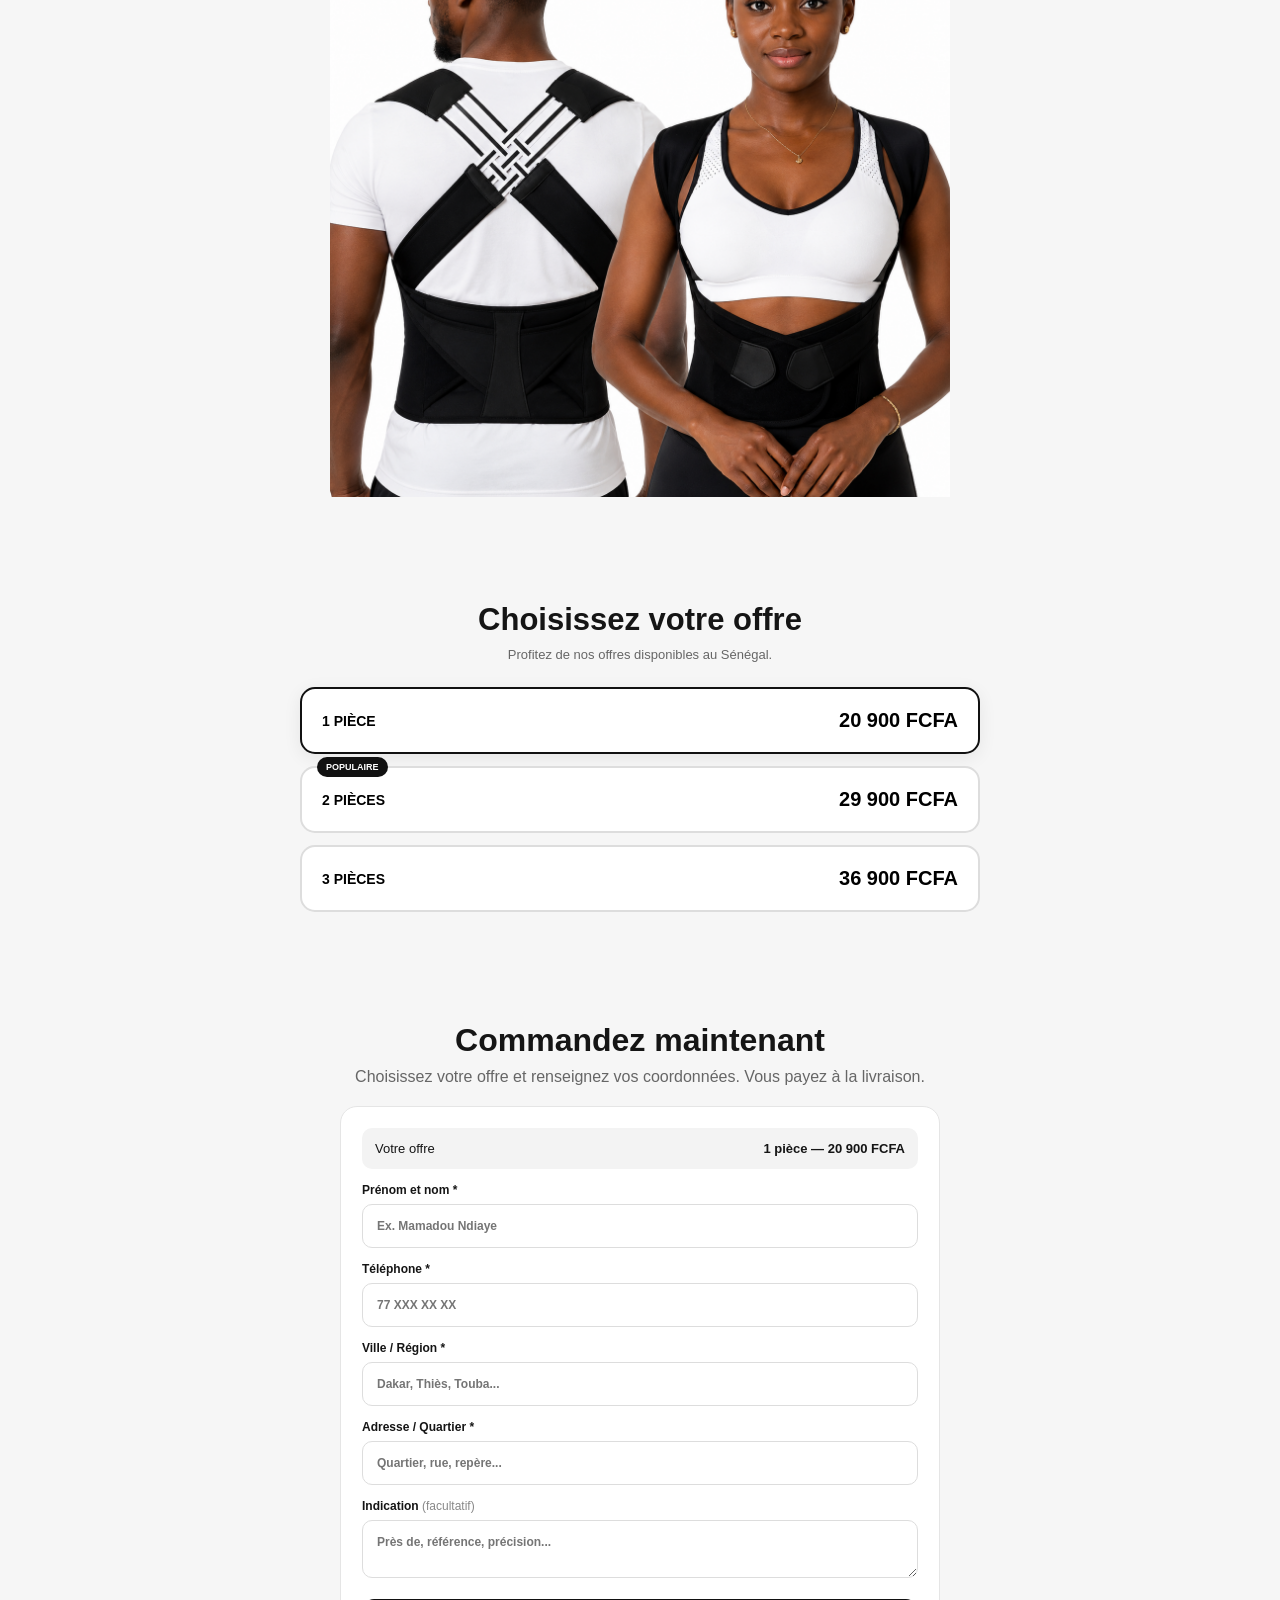
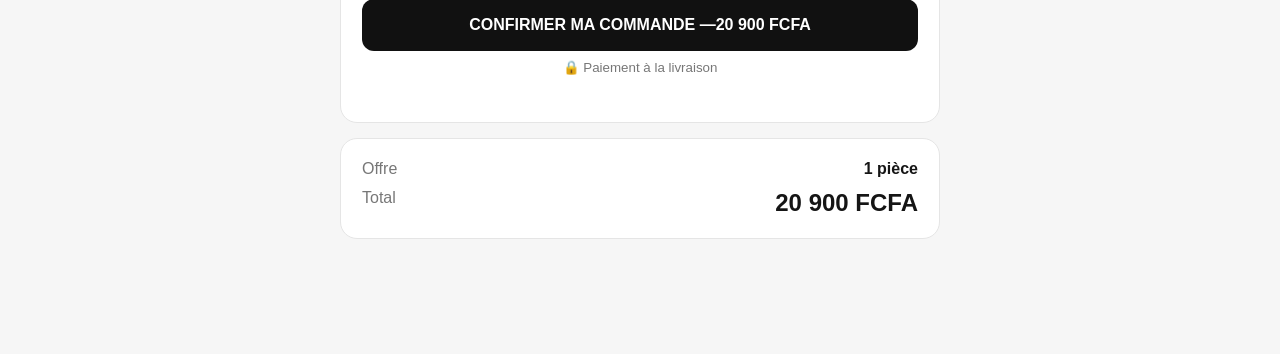
==== commit 1355c57b: "Enhance accessibility and add Senegal flag Updated alt texts for images and added a flag for Senegal" ====
--- a/index.html
+++ b/index.html
@@ -39,6 +39,12 @@
   padding:11px 15px;
   font-size:13px;
   font-weight:800;
+}
+
+.lp-flag{
+  display:inline-block; width:1.1em; height:0.8em; vertical-align:-0.05em;
+  background-image:url('https://flagcdn.com/w40/sn.png');
+  background-size:cover; background-position:center; border-radius:2px;
 }
 
 .hero{
@@ -136,6 +142,7 @@
   max-width:550px;
   max-height:560px;
   object-fit:contain;
+  border-radius:18px;
 }
 
 /* BENEFITS */
@@ -739,6 +746,8 @@
 </style>
 
 <!-- Meta Pixel Code -->
+<!-- ⚠️ À VÉRIFIER : ID repris du produit précédent, remplace-le par le
+     Pixel/compte Meta de CE produit s'il est différent. -->
 <script>
 !function(f,b,e,v,n,t,s)
 {if(f.fbq)return;n=f.fbq=function(){n.callMethod?
@@ -764,7 +773,7 @@
 <body>
 
 <div class="topbar">
-  🇸🇳 Livraison au Sénégal · Paiement à la livraison
+  <span class="lp-flag" role="img" aria-label="Sénégal"></span> Livraison au Sénégal · Paiement à la livraison
 </div>
 
 <main>
@@ -815,7 +824,7 @@
 
     <img
       src="correcteur-posture-femme-senegalaise.png"
-      alt="Correcteur de posture noir"
+      alt="Correcteur de posture noir, porté par un homme"
     >
 
   </div>
@@ -865,7 +874,7 @@
 
       <img
         src="correcteur-posture-produit.png"
-        alt="Femme sénégalaise portant un correcteur de posture"
+        alt="Femme portant un correcteur de posture"
       >
 
     </div>
@@ -1151,7 +1160,7 @@
 
     <img
       src="correcteur-posture-homme-femme-senegal.png"
-      alt="Homme et femme sénégalais portant le correcteur de posture"
+      alt="Homme et femme portant le correcteur de posture"
     >
 
   </div>
